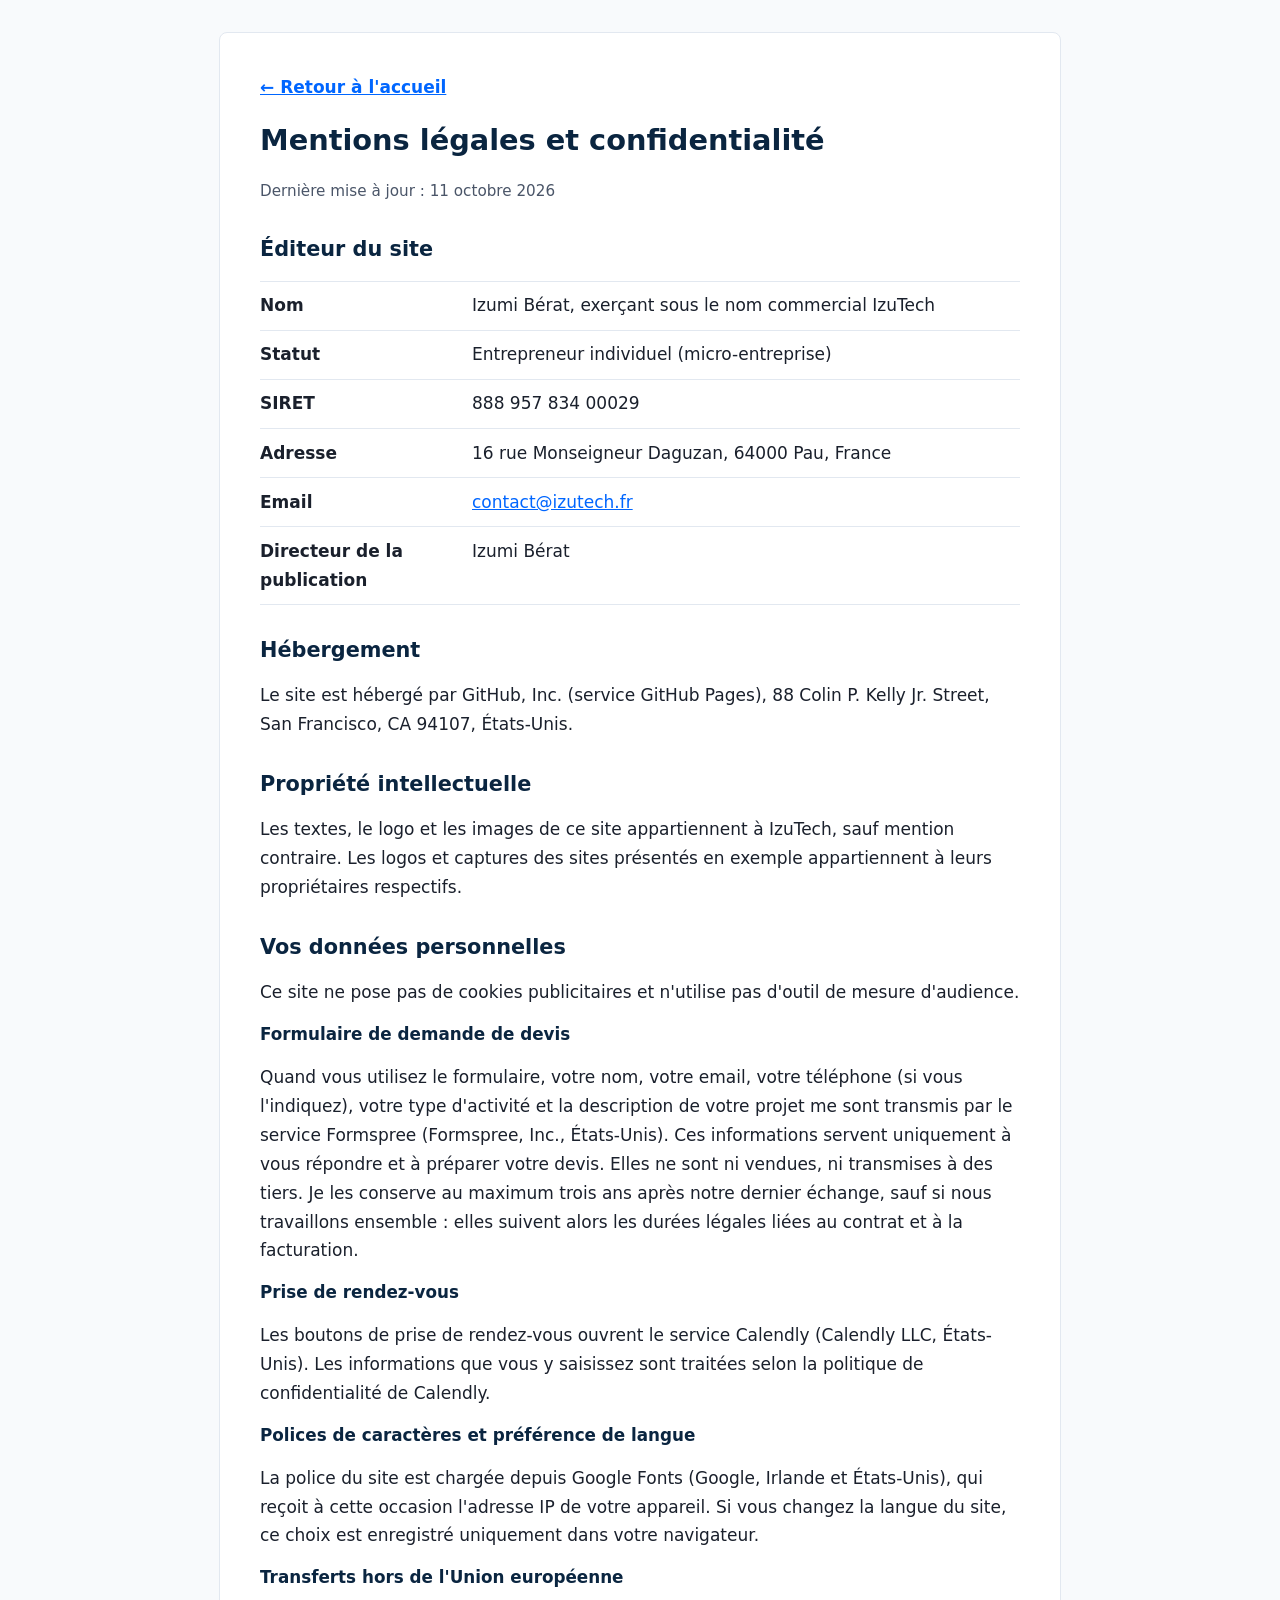
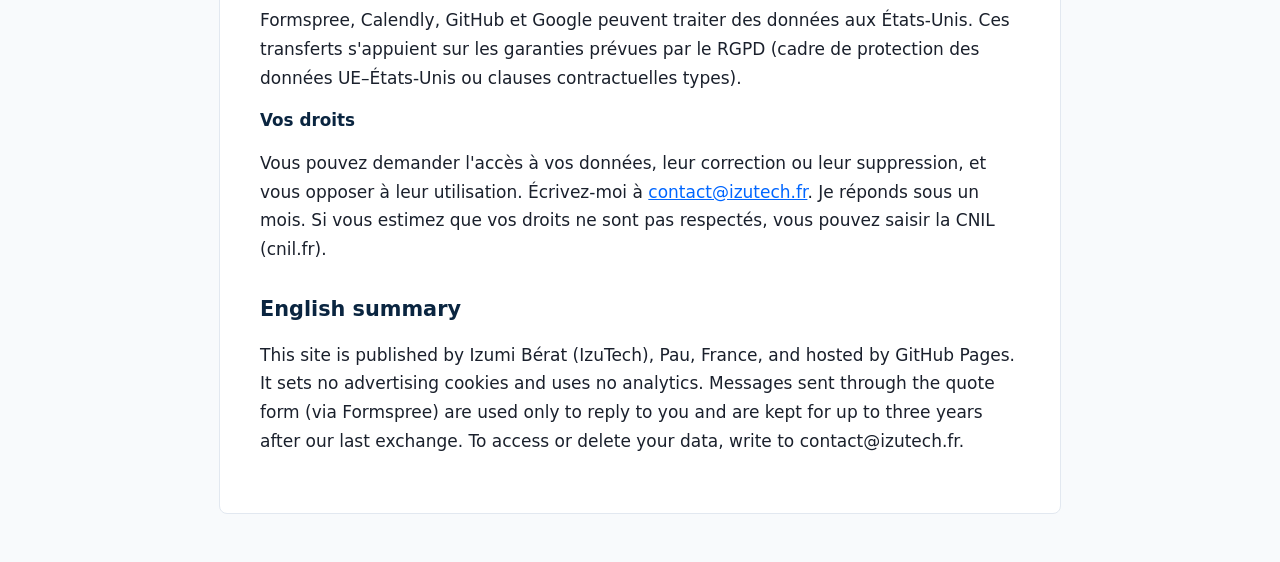
==== mentions-legales.html @ 6a2945f4 "Fix Coq Carlanais example, remove '100+ businesses' claim, add legal page - Coq Carlanais: logo host" ====
<!DOCTYPE html>
<html lang="fr">
<head>
<meta charset="UTF-8">
<meta name="viewport" content="width=device-width, initial-scale=1.0">
<title>Mentions légales | IzuTech Sites web</title>
<meta name="description" content="Mentions légales et politique de confidentialité du site web.izutech.fr.">
<link rel="canonical" href="https://web.izutech.fr/mentions-legales.html">
<link rel="icon" href="photo/IzuTech-logo.ico">
<style>
  :root { --primary: #0A2540; --accent: #0066FF; --text: #1a202c; --muted: #4a5568; --line: #e2e8f0; --bg: #f8fafc; }
  body { font-family: "Inter", "Segoe UI", system-ui, -apple-system, sans-serif; font-size: 17px; line-height: 1.7; color: var(--text); background: var(--bg); margin: 0; padding: 0 16px; }
  main { max-width: 760px; margin: 2rem auto 3rem; background: #fff; border: 1px solid var(--line); border-radius: 8px; padding: clamp(1.25rem, 4vw, 2.5rem); }
  h1, h2, h3 { line-height: 1.3; color: var(--primary); }
  h1 { font-size: 1.8rem; margin-top: 0; }
  h2 { font-size: 1.3rem; margin-top: 2rem; }
  h3 { font-size: 1.05rem; margin-bottom: 0.25rem; }
  a { color: var(--accent); }
  .back { display: inline-block; margin-bottom: 1.25rem; font-weight: 600; }
  dl { margin: 0; border-top: 1px solid var(--line); }
  dl > div { display: grid; grid-template-columns: minmax(0, 12rem) minmax(0, 1fr); gap: 0.25rem 1.25rem; padding: 0.6rem 0; border-bottom: 1px solid var(--line); }
  dt { font-weight: 700; }
  dd { margin: 0; }
  .updated { color: var(--muted); font-size: 0.95rem; }
  @media (max-width: 560px) { dl > div { grid-template-columns: 1fr; } }
</style>
</head>
<body>
<main>
  <a class="back" href="./">← Retour à l'accueil</a>
  <h1>Mentions légales et confidentialité</h1>
  <p class="updated">Dernière mise à jour : 11 octobre 2026</p>

  <h2>Éditeur du site</h2>
  <dl>
    <div><dt>Nom</dt><dd>Izumi Bérat, exerçant sous le nom commercial IzuTech</dd></div>
    <div><dt>Statut</dt><dd>Entrepreneur individuel (micro-entreprise)</dd></div>
    <div><dt>SIRET</dt><dd>888 957 834 00029</dd></div>
    <div><dt>Adresse</dt><dd>16 rue Monseigneur Daguzan, 64000 Pau, France</dd></div>
    <div><dt>Email</dt><dd><a href="mailto:contact@izutech.fr">contact@izutech.fr</a></dd></div>
    <div><dt>Directeur de la publication</dt><dd>Izumi Bérat</dd></div>
  </dl>

  <h2>Hébergement</h2>
  <p>Le site est hébergé par GitHub, Inc. (service GitHub Pages), 88 Colin P. Kelly Jr. Street, San Francisco, CA 94107, États-Unis.</p>

  <h2>Propriété intellectuelle</h2>
  <p>Les textes, le logo et les images de ce site appartiennent à IzuTech, sauf mention contraire. Les logos et captures des sites présentés en exemple appartiennent à leurs propriétaires respectifs.</p>

  <h2>Vos données personnelles</h2>
  <p>Ce site ne pose pas de cookies publicitaires et n'utilise pas d'outil de mesure d'audience.</p>

  <h3>Formulaire de demande de devis</h3>
  <p>Quand vous utilisez le formulaire, votre nom, votre email, votre téléphone (si vous l'indiquez), votre type d'activité et la description de votre projet me sont transmis par le service Formspree (Formspree, Inc., États-Unis). Ces informations servent uniquement à vous répondre et à préparer votre devis. Elles ne sont ni vendues, ni transmises à des tiers. Je les conserve au maximum trois ans après notre dernier échange, sauf si nous travaillons ensemble : elles suivent alors les durées légales liées au contrat et à la facturation.</p>

  <h3>Prise de rendez-vous</h3>
  <p>Les boutons de prise de rendez-vous ouvrent le service Calendly (Calendly LLC, États-Unis). Les informations que vous y saisissez sont traitées selon la politique de confidentialité de Calendly.</p>

  <h3>Polices de caractères et préférence de langue</h3>
  <p>La police du site est chargée depuis Google Fonts (Google, Irlande et États-Unis), qui reçoit à cette occasion l'adresse IP de votre appareil. Si vous changez la langue du site, ce choix est enregistré uniquement dans votre navigateur.</p>

  <h3>Transferts hors de l'Union européenne</h3>
  <p>Formspree, Calendly, GitHub et Google peuvent traiter des données aux États-Unis. Ces transferts s'appuient sur les garanties prévues par le RGPD (cadre de protection des données UE–États-Unis ou clauses contractuelles types).</p>

  <h3>Vos droits</h3>
  <p>Vous pouvez demander l'accès à vos données, leur correction ou leur suppression, et vous opposer à leur utilisation. Écrivez-moi à <a href="mailto:contact@izutech.fr">contact@izutech.fr</a>. Je réponds sous un mois. Si vous estimez que vos droits ne sont pas respectés, vous pouvez saisir la CNIL (cnil.fr).</p>

  <h2>English summary</h2>
  <p>This site is published by Izumi Bérat (IzuTech), Pau, France, and hosted by GitHub Pages. It sets no advertising cookies and uses no analytics. Messages sent through the quote form (via Formspree) are used only to reply to you and are kept for up to three years after our last exchange. To access or delete your data, write to contact@izutech.fr.</p>
</main>
</body>
</html>
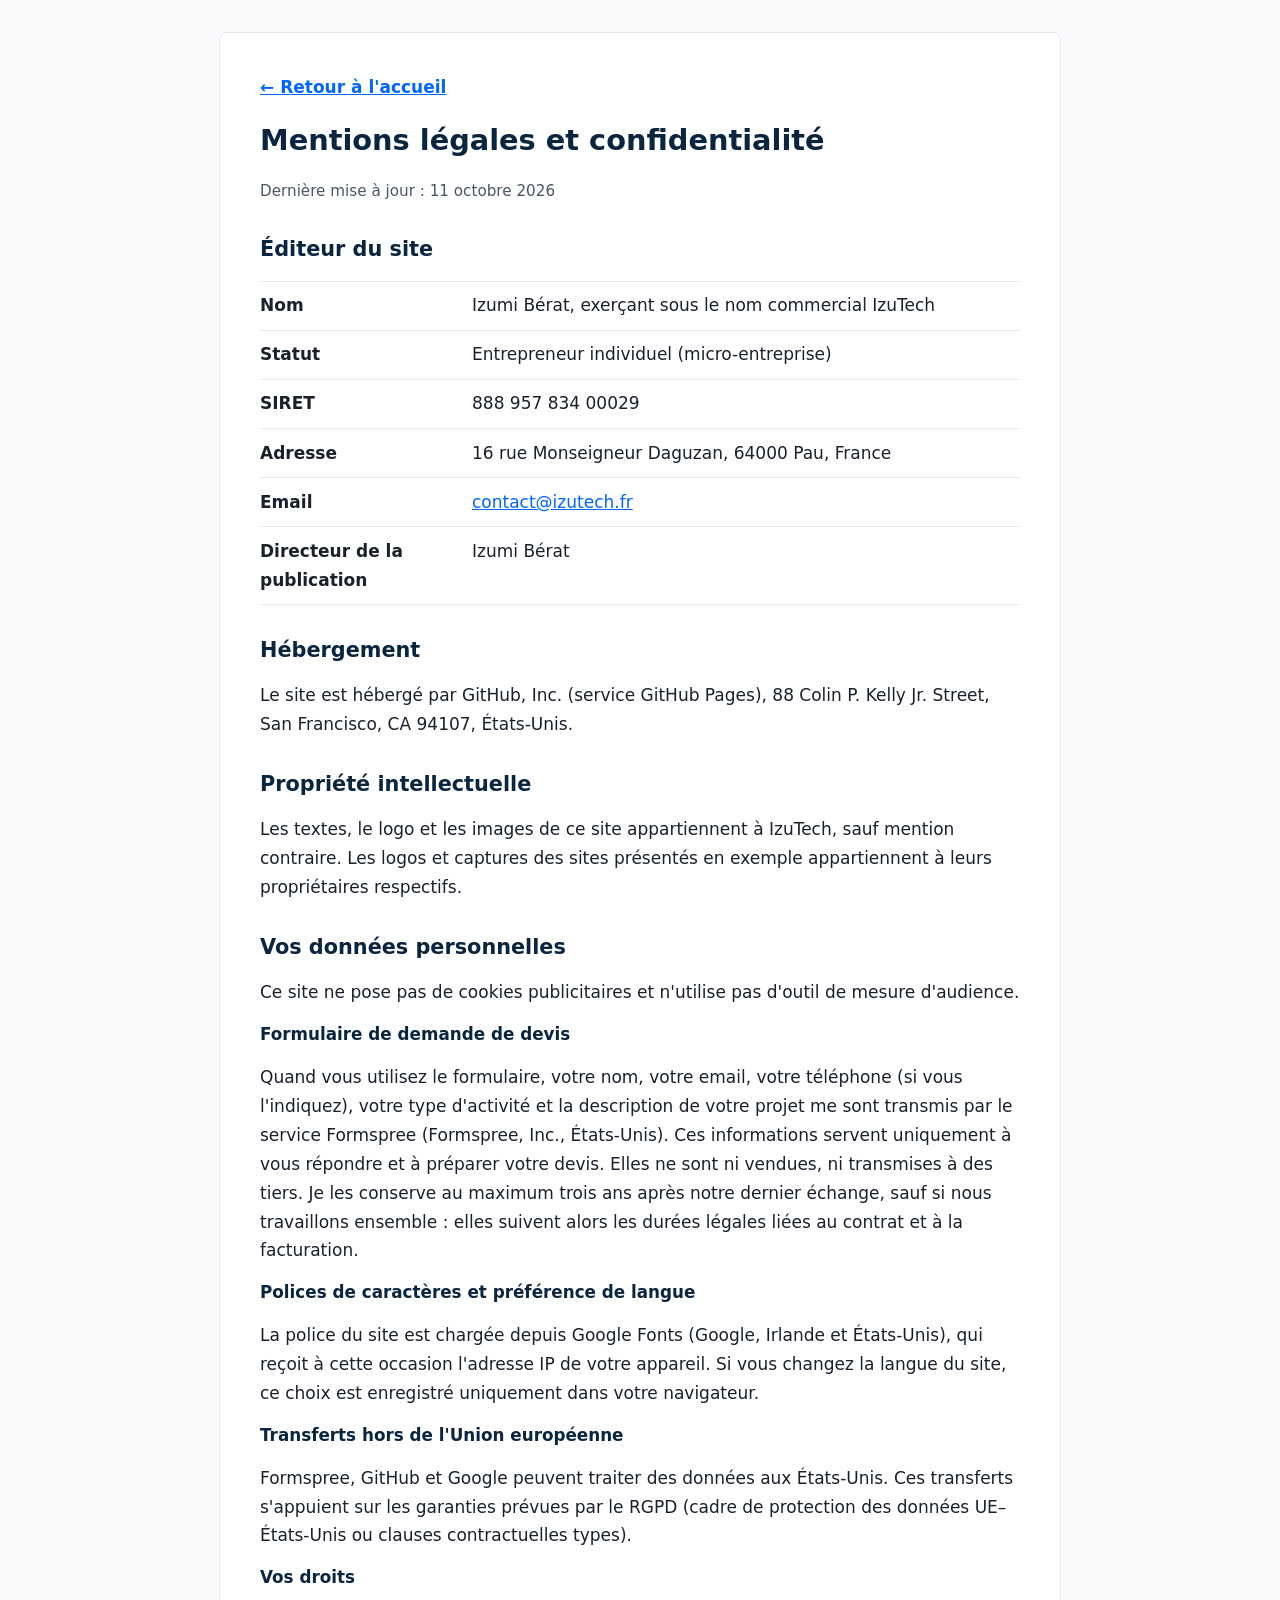
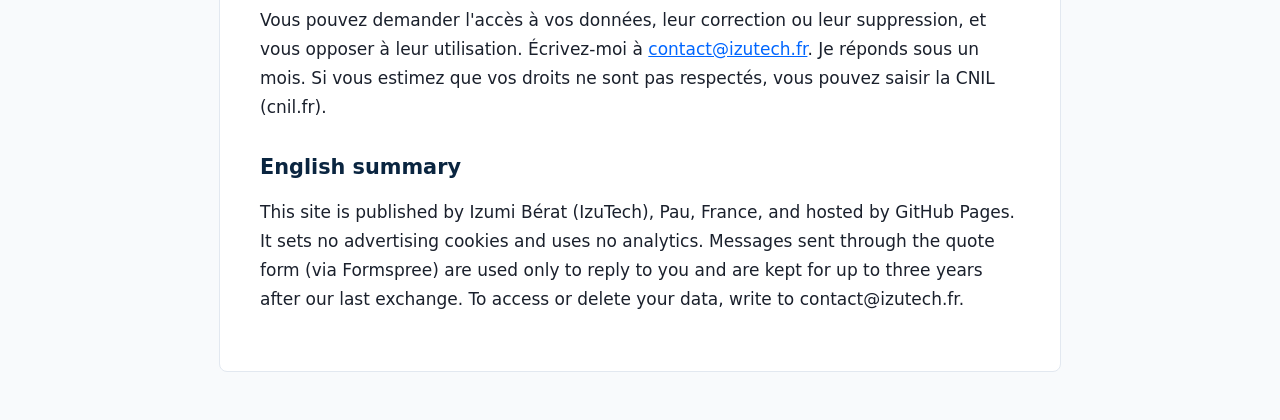
==== commit a23bbf4a: "Remove Calendly (trial ended, links broken); calls arranged through the contact form Co-Authored-By:" ====
--- a/mentions-legales.html
+++ b/mentions-legales.html
@@ -53,14 +53,11 @@
   <h3>Formulaire de demande de devis</h3>
   <p>Quand vous utilisez le formulaire, votre nom, votre email, votre téléphone (si vous l'indiquez), votre type d'activité et la description de votre projet me sont transmis par le service Formspree (Formspree, Inc., États-Unis). Ces informations servent uniquement à vous répondre et à préparer votre devis. Elles ne sont ni vendues, ni transmises à des tiers. Je les conserve au maximum trois ans après notre dernier échange, sauf si nous travaillons ensemble : elles suivent alors les durées légales liées au contrat et à la facturation.</p>
 
-  <h3>Prise de rendez-vous</h3>
-  <p>Les boutons de prise de rendez-vous ouvrent le service Calendly (Calendly LLC, États-Unis). Les informations que vous y saisissez sont traitées selon la politique de confidentialité de Calendly.</p>
-
   <h3>Polices de caractères et préférence de langue</h3>
   <p>La police du site est chargée depuis Google Fonts (Google, Irlande et États-Unis), qui reçoit à cette occasion l'adresse IP de votre appareil. Si vous changez la langue du site, ce choix est enregistré uniquement dans votre navigateur.</p>
 
   <h3>Transferts hors de l'Union européenne</h3>
-  <p>Formspree, Calendly, GitHub et Google peuvent traiter des données aux États-Unis. Ces transferts s'appuient sur les garanties prévues par le RGPD (cadre de protection des données UE–États-Unis ou clauses contractuelles types).</p>
+  <p>Formspree, GitHub et Google peuvent traiter des données aux États-Unis. Ces transferts s'appuient sur les garanties prévues par le RGPD (cadre de protection des données UE–États-Unis ou clauses contractuelles types).</p>
 
   <h3>Vos droits</h3>
   <p>Vous pouvez demander l'accès à vos données, leur correction ou leur suppression, et vous opposer à leur utilisation. Écrivez-moi à <a href="mailto:contact@izutech.fr">contact@izutech.fr</a>. Je réponds sous un mois. Si vous estimez que vos droits ne sont pas respectés, vous pouvez saisir la CNIL (cnil.fr).</p>
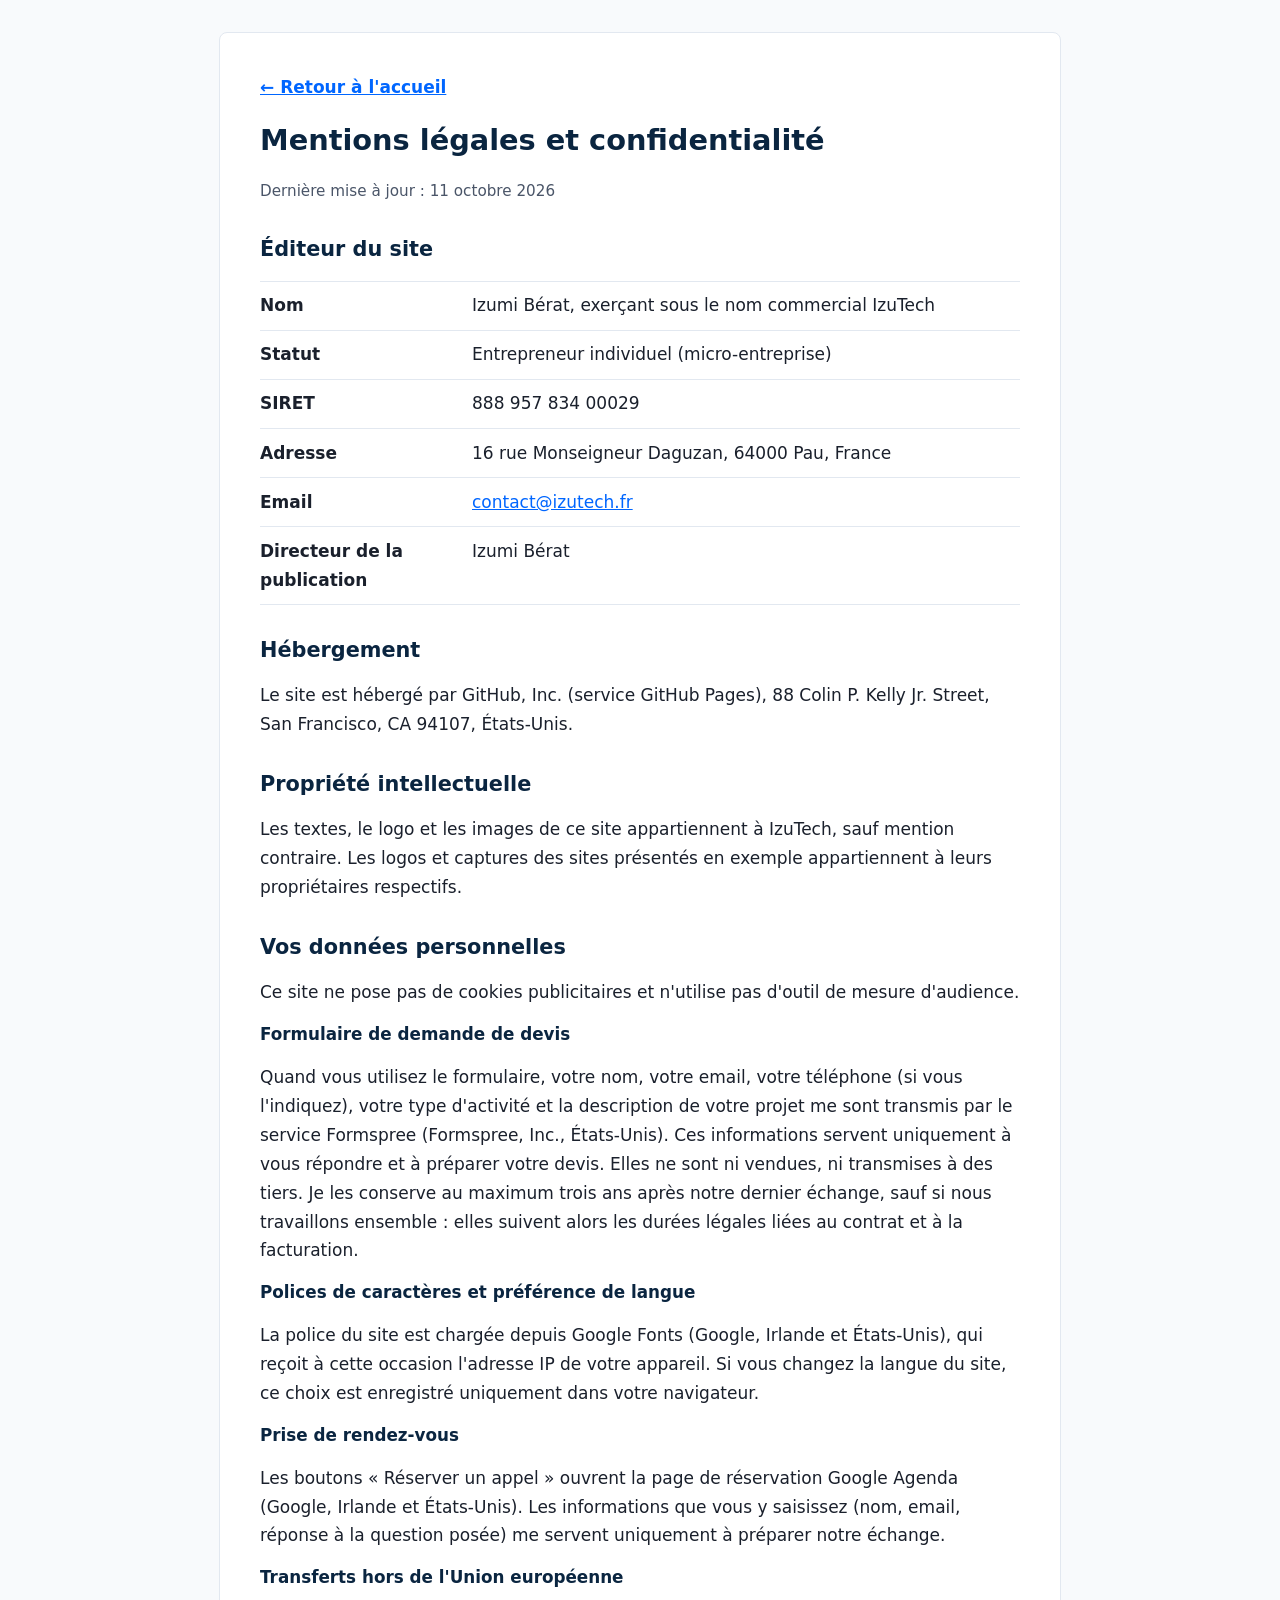
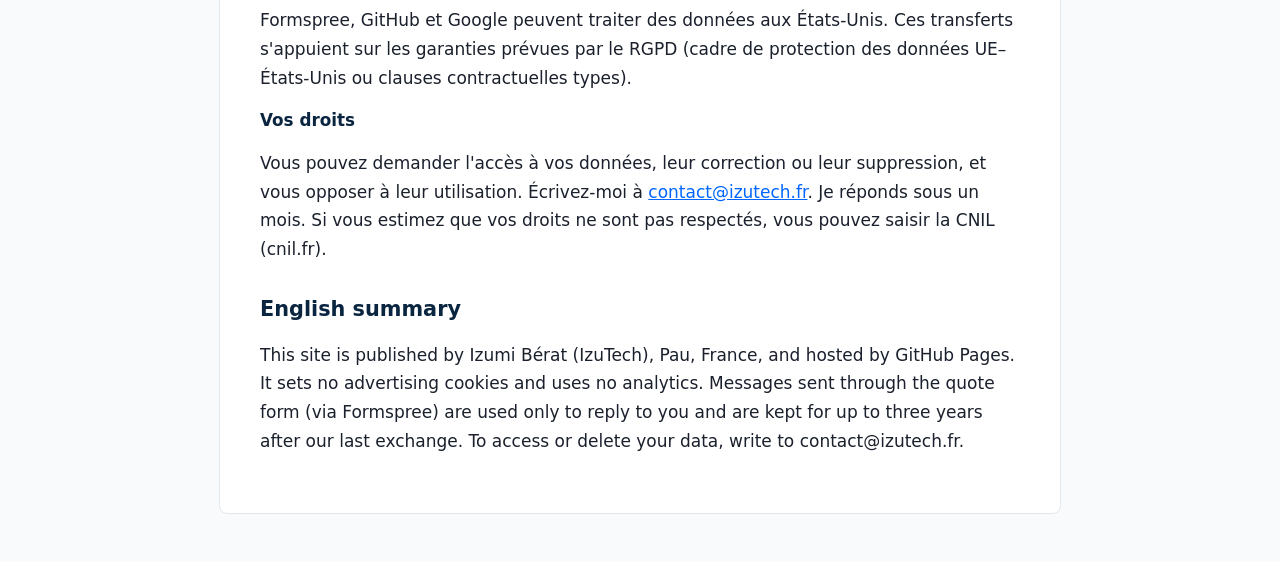
==== commit 594ff8f1: "Booking buttons now open the Google Calendar booking page Co-Authored-By: Claude Opus 5.5 <noreply@a" ====
--- a/mentions-legales.html
+++ b/mentions-legales.html
@@ -56,6 +56,9 @@
   <h3>Polices de caractères et préférence de langue</h3>
   <p>La police du site est chargée depuis Google Fonts (Google, Irlande et États-Unis), qui reçoit à cette occasion l'adresse IP de votre appareil. Si vous changez la langue du site, ce choix est enregistré uniquement dans votre navigateur.</p>
 
+  <h3>Prise de rendez-vous</h3>
+  <p>Les boutons « Réserver un appel » ouvrent la page de réservation Google Agenda (Google, Irlande et États-Unis). Les informations que vous y saisissez (nom, email, réponse à la question posée) me servent uniquement à préparer notre échange.</p>
+
   <h3>Transferts hors de l'Union européenne</h3>
   <p>Formspree, GitHub et Google peuvent traiter des données aux États-Unis. Ces transferts s'appuient sur les garanties prévues par le RGPD (cadre de protection des données UE–États-Unis ou clauses contractuelles types).</p>
 
